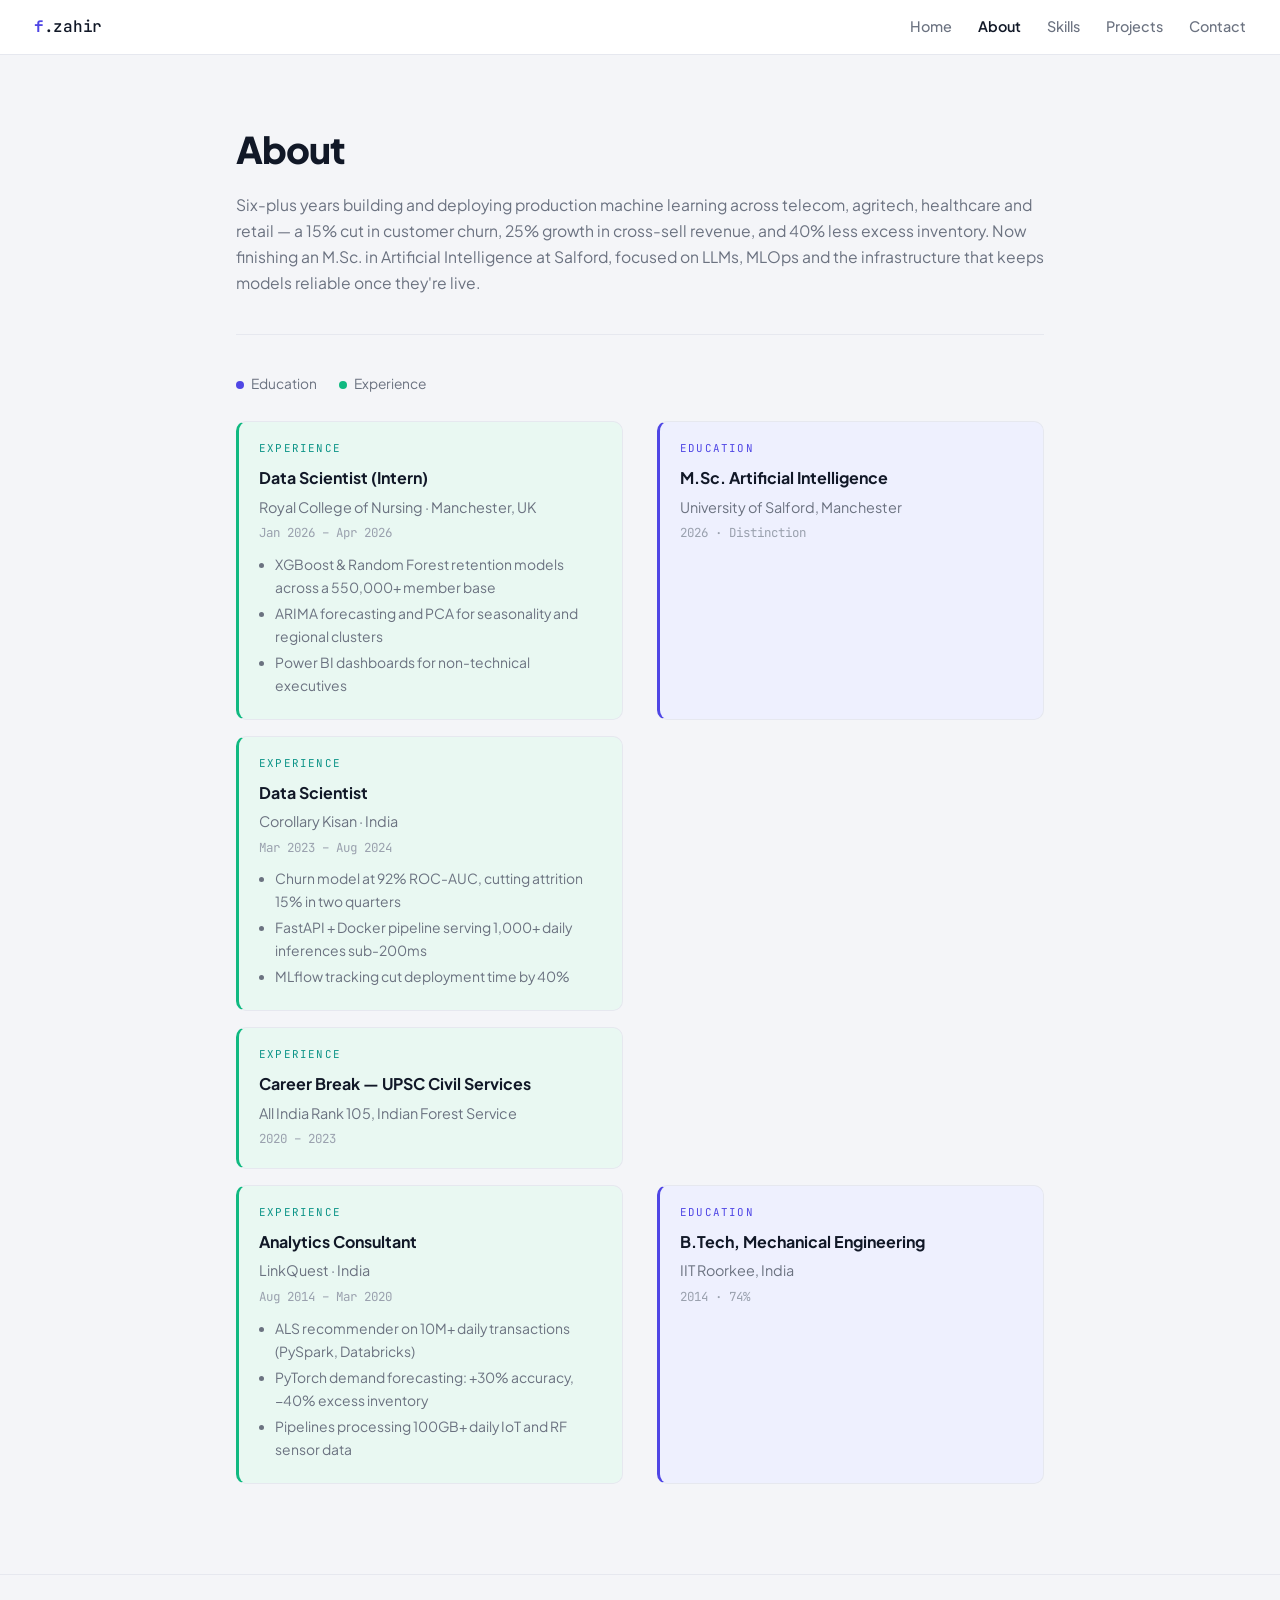
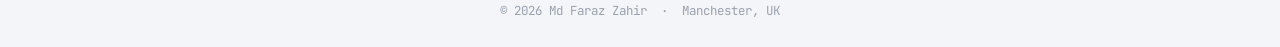
==== about.html @ 48e4e4b2 "Add About page with personal and professional details This file contains the structure and content o" ====
<!DOCTYPE html>
<html lang="en">
<head>
<meta charset="UTF-8">
<meta name="viewport" content="width=device-width,initial-scale=1">
<title>About — Md Faraz Zahir</title>
<link rel="stylesheet" href="style.css">
</head>
<body>

<nav>
  <a href="index.html" class="logo"><b>f</b>.zahir</a>
  <div class="navlinks">
    <a href="index.html">Home</a>
    <a href="about.html" class="active">About</a>
    <a href="skills.html">Skills</a>
    <a href="projects.html">Projects</a>
    <a href="contact.html">Contact</a>
  </div>
</nav>

<main>
  <h1 class="page-title">About</h1>
  <p class="lede">
    Six-plus years building and deploying production machine learning across telecom,
    agritech, healthcare and retail — a 15% cut in customer churn, 25% growth in
    cross-sell revenue, and 40% less excess inventory. Now finishing an M.Sc. in
    Artificial Intelligence at Salford, focused on LLMs, MLOps and the infrastructure
    that keeps models reliable once they're live.
  </p>

  <hr class="rule">

  <div class="legend">
    <span><i class="dot-edu"></i>Education</span>
    <span><i class="dot-exp"></i>Experience</span>
  </div>

  <div class="timeline">

    <div class="tl exp left">
      <span class="tag">Experience</span>
      <h3>Data Scientist (Intern)</h3>
      <p class="org">Royal College of Nursing · Manchester, UK</p>
      <p class="when">Jan 2026 – Apr 2026</p>
      <ul>
        <li>XGBoost &amp; Random Forest retention models across a 550,000+ member base</li>
        <li>ARIMA forecasting and PCA for seasonality and regional clusters</li>
        <li>Power BI dashboards for non-technical executives</li>
      </ul>
    </div>

    <div class="tl right">
      <span class="tag">Education</span>
      <h3>M.Sc. Artificial Intelligence</h3>
      <p class="org">University of Salford, Manchester</p>
      <p class="when">2026 · Distinction</p>
    </div>

    <div class="tl exp left">
      <span class="tag">Experience</span>
      <h3>Data Scientist</h3>
      <p class="org">Corollary Kisan · India</p>
      <p class="when">Mar 2023 – Aug 2024</p>
      <ul>
        <li>Churn model at 92% ROC-AUC, cutting attrition 15% in two quarters</li>
        <li>FastAPI + Docker pipeline serving 1,000+ daily inferences sub-200ms</li>
        <li>MLflow tracking cut deployment time by 40%</li>
      </ul>
    </div>

    <div class="tl exp left">
      <span class="tag">Experience</span>
      <h3>Career Break — UPSC Civil Services</h3>
      <p class="org">All India Rank 105, Indian Forest Service</p>
      <p class="when">2020 – 2023</p>
    </div>

    <div class="tl exp left">
      <span class="tag">Experience</span>
      <h3>Analytics Consultant</h3>
      <p class="org">LinkQuest · India</p>
      <p class="when">Aug 2014 – Mar 2020</p>
      <ul>
        <li>ALS recommender on 10M+ daily transactions (PySpark, Databricks)</li>
        <li>PyTorch demand forecasting: +30% accuracy, −40% excess inventory</li>
        <li>Pipelines processing 100GB+ daily IoT and RF sensor data</li>
      </ul>
    </div>

    <div class="tl right">
      <span class="tag">Education</span>
      <h3>B.Tech, Mechanical Engineering</h3>
      <p class="org">IIT Roorkee, India</p>
      <p class="when">2014 · 74%</p>
    </div>

  </div>
</main>

<footer>© 2026 Md Faraz Zahir &nbsp;·&nbsp; Manchester, UK</footer>
</body>
</html>
---- style.css ----
@import url('https://fonts.googleapis.com/css2?family=Plus+Jakarta+Sans:wght@400;500;600;800&family=JetBrains+Mono:wght@400;500&display=swap');

:root{
  --bg:#f4f5f8; --card:#ffffff; --line:#e6e8ef;
  --ink:#111827; --muted:#6b7280; --soft:#9aa1ae;
  --indigo:#4f46e5; --indigo-soft:#eef0fe;
  --green:#10b981; --green-soft:#e9f8f2;
  --mono:'JetBrains Mono',ui-monospace,monospace;
  --w:860px;
}
*{margin:0;padding:0;box-sizing:border-box}
html{scroll-behavior:smooth}
body{
  font-family:'Plus Jakarta Sans',system-ui,sans-serif;
  background:var(--bg); color:var(--ink); line-height:1.65;
  min-height:100vh; display:flex; flex-direction:column;
  -webkit-font-smoothing:antialiased;
}
a{color:inherit}

/* ---------- NAV ---------- */
nav{
  position:sticky; top:0; z-index:50; background:#fff;
  border-bottom:1px solid var(--line);
  display:flex; justify-content:space-between; align-items:center;
  padding:14px 34px;
}
.logo{font-family:var(--mono); font-weight:500; font-size:1rem; text-decoration:none; letter-spacing:-.3px}
.logo b{color:var(--indigo)}
.navlinks{display:flex; gap:26px}
.navlinks a{
  text-decoration:none; color:var(--muted); font-size:.9rem;
  font-weight:500; transition:color .15s;
}
.navlinks a:hover{color:var(--ink)}
.navlinks a.active{color:var(--ink); font-weight:600}

/* ---------- LAYOUT ---------- */
main{flex:1; width:100%; max-width:var(--w); margin:0 auto; padding:64px 26px 90px}
.page-title{font-size:2.3rem; font-weight:800; letter-spacing:-1px}
.lede{color:var(--muted); margin-top:12px; font-size:.98rem}
hr.rule{border:0; border-top:1px solid var(--line); margin:38px 0}
.eyebrow{
  font-family:var(--mono); font-size:.72rem; letter-spacing:1.4px;
  text-transform:uppercase; color:var(--indigo); margin-bottom:18px;
}
.eyebrow.grey{color:var(--soft)}

/* ---------- HOME ---------- */
.hero{text-align:center; padding-top:34px}
.avatar{
  width:112px; height:112px; border-radius:50%; object-fit:cover;
  border:4px solid #fff; box-shadow:0 4px 20px rgba(17,24,39,.12);
  margin:0 auto 26px; display:block; background:var(--indigo-soft);
}
.avatar-fallback{
  width:112px;height:112px;border-radius:50%;margin:0 auto 26px;
  display:flex;align-items:center;justify-content:center;
  background:var(--indigo); color:#fff; font-size:2rem; font-weight:800;
  border:4px solid #fff; box-shadow:0 4px 20px rgba(17,24,39,.12);
}
.hello{font-family:var(--mono); color:var(--indigo); font-size:.86rem; margin-bottom:14px}
.hero h1{font-size:3.1rem; font-weight:800; line-height:1.12; letter-spacing:-1.8px}
.role{color:var(--muted); font-size:1.05rem; margin-top:10px}
.bio{color:var(--muted); max-width:480px; margin:20px auto 0; font-size:.95rem}
.cta{display:flex; gap:12px; justify-content:center; margin:32px 0 26px; flex-wrap:wrap}
.btn{
  display:inline-flex; align-items:center; gap:8px;
  padding:11px 22px; border-radius:9px; text-decoration:none;
  font-size:.92rem; font-weight:600; border:1px solid var(--line);
  background:#fff; transition:all .18s;
}
.btn:hover{border-color:#c9cddb; transform:translateY(-1px)}
.btn.primary{background:var(--indigo); border-color:var(--indigo); color:#fff}
.btn.primary:hover{background:#4338ca}
.pills{display:flex; gap:9px; justify-content:center; flex-wrap:wrap}
.pill{
  font-family:var(--mono); font-size:.76rem; color:var(--muted);
  background:#fff; border:1px solid var(--line);
  padding:5px 13px; border-radius:99px;
}

/* ---------- TIMELINE (About) ---------- */
.legend{display:flex; gap:22px; font-size:.86rem; color:var(--muted); margin-bottom:26px}
.legend i{width:8px;height:8px;border-radius:50%;display:inline-block;margin-right:7px}
.dot-edu{background:var(--indigo)} .dot-exp{background:var(--green)}
.timeline{display:grid; grid-template-columns:1fr 1fr; gap:16px 34px}
.tl{
  border-radius:10px; padding:18px 20px; border:1px solid var(--line);
  border-left:3px solid var(--indigo); background:var(--indigo-soft);
}
.tl.exp{border-left-color:var(--green); background:var(--green-soft)}
.tl.left{grid-column:1} .tl.right{grid-column:2}
.tl .tag{
  font-family:var(--mono); font-size:.68rem; letter-spacing:1.2px;
  text-transform:uppercase; color:var(--indigo); display:block; margin-bottom:7px;
}
.tl.exp .tag{color:#0d9488}
.tl h3{font-size:1rem; font-weight:700; margin-bottom:4px}
.tl .org{color:var(--muted); font-size:.9rem}
.tl .when{font-family:var(--mono); color:var(--soft); font-size:.78rem; margin-top:4px}
.tl ul{margin:10px 0 0 16px; color:var(--muted); font-size:.87rem}
.tl li{margin-bottom:3px}

/* ---------- SKILLS ---------- */
.skillgrid{display:grid; grid-template-columns:1fr 1fr; gap:38px 48px}
.skillcat h4{
  font-family:var(--mono); font-size:.72rem; letter-spacing:1.3px;
  text-transform:uppercase; color:var(--soft); font-weight:500;
  padding-bottom:12px; border-bottom:1px solid var(--line); margin-bottom:6px;
}
.srow{display:flex; justify-content:space-between; align-items:center; padding:6px 0}
.srow span{font-size:.92rem}
.stars{letter-spacing:2px; font-size:.82rem; color:#d7dae4}
.stars b{color:var(--indigo); font-weight:400}

/* ---------- PROJECTS ---------- */
.projgrid{display:grid; grid-template-columns:1fr 1fr; gap:20px}
.pcard{
  background:#fff; border:1px solid var(--line); border-radius:12px;
  padding:24px; display:flex; flex-direction:column;
  transition:box-shadow .2s, transform .2s;
}
.pcard:hover{box-shadow:0 8px 26px rgba(17,24,39,.07); transform:translateY(-3px)}
.pcard .cat{
  font-family:var(--mono); font-size:.72rem; letter-spacing:1.3px;
  text-transform:uppercase; color:var(--soft); margin-bottom:12px;
}
.pcard h3{font-size:1.05rem; font-weight:700; margin-bottom:10px}
.pcard p{color:var(--muted); font-size:.89rem; flex:1}
.pcard .pills{justify-content:flex-start; margin:16px 0 14px}
.ghlink{
  display:inline-flex; align-items:center; gap:7px; text-decoration:none;
  color:var(--muted); font-size:.86rem; font-weight:500; transition:color .15s;
}
.ghlink:hover{color:var(--indigo)}
.ghlink svg{width:15px;height:15px;fill:currentColor}
.wip{opacity:.72; border-style:dashed}

/* ---------- CONTACT ---------- */
.cgrid{display:grid; grid-template-columns:repeat(3,1fr); gap:16px}
.ccard{
  background:#fff; border:1px solid var(--line); border-radius:12px;
  padding:26px 16px; text-align:center; text-decoration:none;
  transition:box-shadow .2s, transform .2s;
}
.ccard:hover{box-shadow:0 8px 26px rgba(17,24,39,.07); transform:translateY(-3px)}
.ccard svg{width:22px;height:22px;stroke:var(--indigo);fill:none;stroke-width:1.9;margin-bottom:12px}
.ccard svg.filled{fill:var(--indigo);stroke:none}
.ccard h3{font-size:.95rem; color:var(--indigo); font-weight:600; margin-bottom:6px}
.ccard p{font-size:.85rem; color:var(--indigo); word-break:break-word}
.note{
  background:#fff; border:1px solid var(--line); border-radius:12px;
  padding:24px 26px; margin-top:26px; color:var(--muted); font-size:.92rem;
}
.note b{color:var(--ink)}

/* ---------- FOOTER ---------- */
footer{
  border-top:1px solid var(--line); background:var(--bg);
  text-align:center; padding:26px 20px;
  font-family:var(--mono); font-size:.78rem; color:var(--soft);
}

/* ---------- RESPONSIVE ---------- */
@media(max-width:760px){
  nav{flex-direction:column; gap:12px; padding:14px 20px}
  .navlinks{gap:16px; flex-wrap:wrap; justify-content:center}
  .hero h1{font-size:2.1rem}
  .timeline,.skillgrid,.projgrid{grid-template-columns:1fr; gap:14px}
  .tl.left,.tl.right{grid-column:1}
  .cgrid{grid-template-columns:1fr}
  main{padding:44px 20px 70px}
}
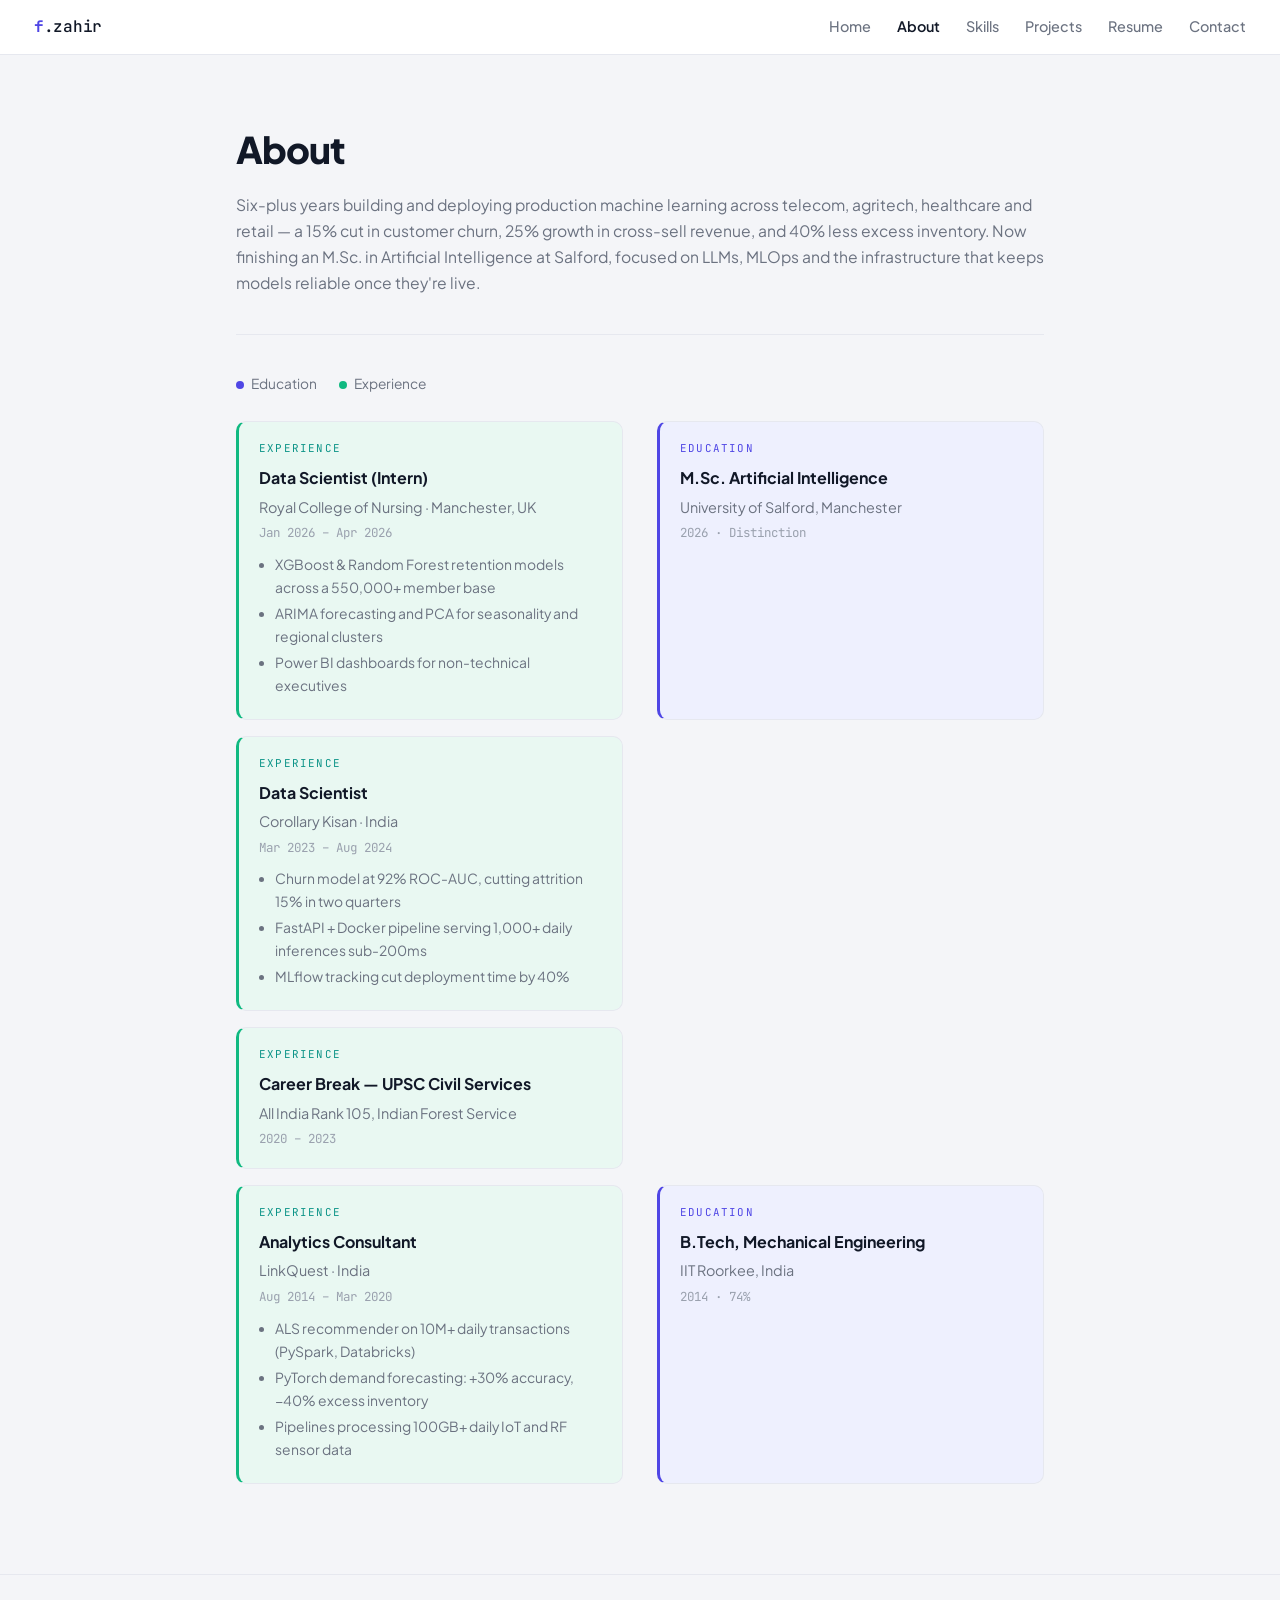
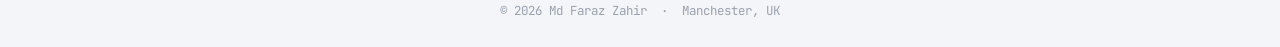
==== commit 24ce674f: "Add Resume link to navigation in about.html" ====
--- a/about.html
+++ b/about.html
@@ -15,6 +15,7 @@
     <a href="about.html" class="active">About</a>
     <a href="skills.html">Skills</a>
     <a href="projects.html">Projects</a>
+    <a href="resume.html">Resume</a>
     <a href="contact.html">Contact</a>
   </div>
 </nav>
--- a/style.css
+++ b/style.css
@@ -172,3 +172,37 @@
   .cgrid{grid-template-columns:1fr}
   main{padding:44px 20px 70px}
 }
+
+/* ---------- RESUME ---------- */
+.resume-strip{
+  display:grid; grid-template-columns:repeat(4,1fr); gap:14px;
+  background:#fff; border:1px solid var(--line); border-radius:12px;
+  padding:22px 24px; margin-bottom:30px;
+}
+.resume-strip div{display:flex; flex-direction:column}
+.resume-strip strong{font-size:1.7rem; color:var(--indigo); line-height:1.1; font-weight:800}
+.resume-strip span{font-size:.78rem; color:var(--muted)}
+
+.resume-cols{display:grid; grid-template-columns:1fr 1fr; gap:34px}
+.resume-cols .eyebrow{margin-bottom:10px}
+.rtext{color:var(--muted); font-size:.9rem}
+
+.pdfbox{
+  background:#fff; border:1px solid var(--line); border-radius:12px;
+  padding:10px; box-shadow:0 6px 24px rgba(17,24,39,.05);
+}
+.pdfbox iframe{
+  width:100%; height:1000px; border:0; border-radius:8px;
+  background:var(--bg); display:block;
+}
+.pdf-fallback{
+  text-align:center; font-size:.84rem; color:var(--soft);
+  padding:12px 0 6px;
+}
+.pdf-fallback a{color:var(--indigo)}
+
+@media(max-width:760px){
+  .resume-strip{grid-template-columns:1fr 1fr; gap:18px}
+  .resume-cols{grid-template-columns:1fr; gap:22px}
+  .pdfbox iframe{height:520px}
+}
